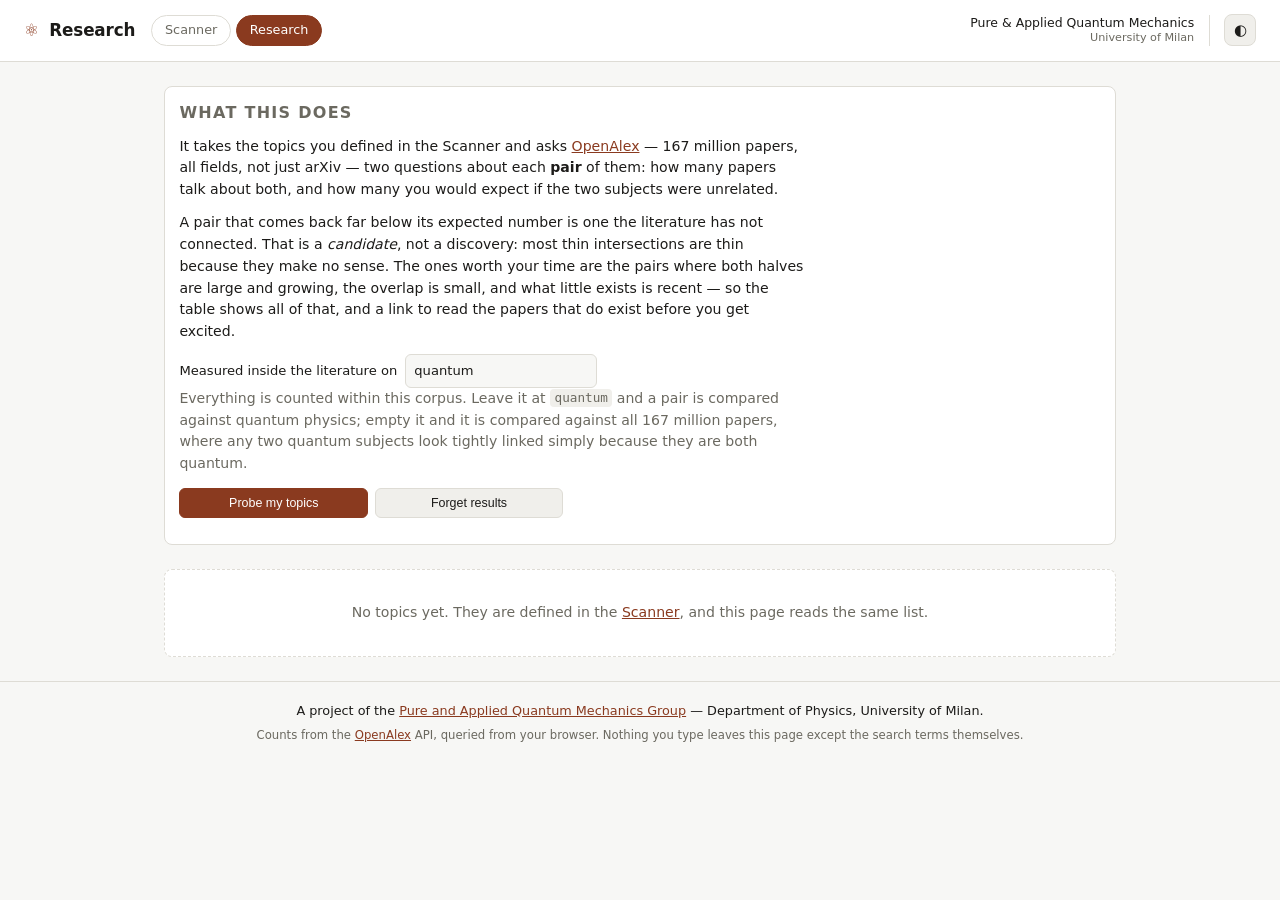
==== docs/research.html @ 29eacc0c "Add a Research page that measures how connected your topics are The header is now "Scanner" with a s" ====
<!DOCTYPE html>
<html lang="en">
<head>
<meta charset="utf-8">
<meta name="viewport" content="width=device-width, initial-scale=1">
<title>Research — quant-ph topic scanner</title>
<meta name="description" content="Measure how connected your topics are in the published literature, and find the pairs nobody has put together yet.">
<link rel="stylesheet" href="style.css?v=dev">
<link rel="icon" href="data:image/svg+xml,<svg xmlns='http://www.w3.org/2000/svg' viewBox='0 0 100 100'><text y='.9em' font-size='90'>⚛️</text></svg>">
</head>
<body>

<header class="topbar">
  <h1><span class="logo">⚛</span> Research</h1>
  <nav class="tabs">
    <a href="index.html">Scanner</a>
    <a href="research.html" class="active" aria-current="page">Research</a>
  </nav>
  <div class="topbar-right">
    <a class="group-link" href="https://sites.unimi.it/aqm/" target="_blank" rel="noopener">
      Pure &amp; Applied Quantum Mechanics
      <span>University of Milan</span>
    </a>
    <button id="theme-toggle" class="icon-button" title="Toggle theme" aria-label="Toggle theme">◐</button>
  </div>
</header>

<main class="research">
  <section class="panel method">
    <h2>What this does</h2>
    <p>
      It takes the topics you defined in the Scanner and asks
      <a href="https://openalex.org" target="_blank" rel="noopener">OpenAlex</a> —
      167 million papers, all fields, not just arXiv — two questions about each
      <strong>pair</strong> of them: how many papers talk about both, and how
      many you would expect if the two subjects were unrelated.
    </p>
    <p>
      A pair that comes back far below its expected number is one the
      literature has not connected. That is a <em>candidate</em>, not a
      discovery: most thin intersections are thin because they make no sense.
      The ones worth your time are the pairs where both halves are large and
      growing, the overlap is small, and what little exists is recent — so the
      table shows all of that, and a link to read the papers that do exist
      before you get excited.
    </p>
    <label class="within">
      <span>Measured inside the literature on</span>
      <input id="background" type="text" value="quantum" autocomplete="off" spellcheck="false">
    </label>
    <p class="hint">
      Everything is counted within this corpus. Leave it at <code>quantum</code>
      and a pair is compared against quantum physics; empty it and it is
      compared against all 167 million papers, where any two quantum subjects
      look tightly linked simply because they are both quantum.
    </p>

    <div class="form-actions probe-actions">
      <button id="probe" class="primary">Probe my topics</button>
      <button id="clear-cache" type="button">Forget results</button>
    </div>
    <p class="hint" id="status"></p>
  </section>

  <section id="output"></section>
</main>

<footer>
  <p class="credit">
    A project of the
    <a href="https://sites.unimi.it/aqm/" target="_blank" rel="noopener">Pure and Applied Quantum Mechanics Group</a>
    — Department of Physics, University of Milan.
  </p>
  <p>
    Counts from the <a href="https://openalex.org" target="_blank" rel="noopener">OpenAlex</a> API,
    queried from your browser. Nothing you type leaves this page except the search terms themselves.
  </p>
</footer>

<script src="research.js?v=dev"></script>
</body>
</html>
---- docs/style.css ----
:root {
  --bg: #f7f7f5;
  --surface: #ffffff;
  --surface-2: #f0efeb;
  --border: #dedcd5;
  --text: #1c1b19;
  --muted: #6b6960;
  --accent: #8a3a1f;
  --accent-soft: #f3e3da;
  --mark: #ffe8a3;
  --radius: 8px;
}

:root[data-theme="dark"] {
  --bg: #14130f;
  --surface: #1c1b17;
  --surface-2: #24231e;
  --border: #35332c;
  --text: #ece9e0;
  --muted: #9a968a;
  --accent: #e08a5e;
  --accent-soft: #332520;
  --mark: #5c4a16;
}

* { box-sizing: border-box; }

/* The browser hides [hidden] with `display: none`, but any author rule that
   sets `display` beats it on equal specificity — which silently left the topic
   form and the any/all toggle on screen permanently. */
[hidden] { display: none !important; }

body {
  margin: 0;
  background: var(--bg);
  color: var(--text);
  font: 15px/1.55 -apple-system, BlinkMacSystemFont, "Segoe UI", Inter, system-ui, sans-serif;
  -webkit-font-smoothing: antialiased;
}

code {
  font-family: ui-monospace, SFMono-Regular, Menlo, monospace;
  font-size: 0.9em;
  background: var(--surface-2);
  padding: 0.1em 0.35em;
  border-radius: 4px;
}

a { color: var(--accent); }

/* ---------- top bar ---------- */

.topbar {
  display: flex;
  align-items: center;
  justify-content: space-between;
  gap: 1rem;
  padding: 0.9rem 1.5rem;
  background: var(--surface);
  border-bottom: 1px solid var(--border);
  position: sticky;
  top: 0;
  z-index: 10;
}

.logo { color: var(--accent); margin-right: 0.3rem; }

.topbar h1 {
  font-size: 1.05rem;
  margin: 0;
  letter-spacing: -0.01em;
}
.topbar-right { display: flex; align-items: center; gap: 0.9rem; }
.freshness { font-size: 0.75rem; color: var(--muted); text-align: right; }

.group-link {
  display: block;
  text-align: right;
  font-size: 0.78rem;
  font-weight: 500;
  line-height: 1.3;
  color: var(--text);
  text-decoration: none;
  padding-right: 0.9rem;
  border-right: 1px solid var(--border);
}
.group-link span { display: block; font-size: 0.7rem; font-weight: 400; color: var(--muted); }
.group-link:hover { color: var(--accent); }
.group-link:hover span { color: var(--accent); }

.tabs { display: flex; gap: 0.3rem; margin-right: auto; }
.tabs a {
  padding: 0.3rem 0.8rem;
  border: 1px solid var(--border);
  border-radius: 999px;
  color: var(--muted);
  text-decoration: none;
  font-size: 0.8rem;
}
.tabs a:hover { color: var(--accent); border-color: var(--accent); }
.tabs a.active {
  background: var(--accent);
  border-color: var(--accent);
  color: #fff;
  font-weight: 500;
}

.icon-button {
  background: var(--surface-2);
  border: 1px solid var(--border);
  color: var(--text);
  border-radius: var(--radius);
  width: 2rem;
  height: 2rem;
  cursor: pointer;
  font-size: 0.95rem;
}
.icon-button:hover { border-color: var(--accent); }

/* ---------- layout ---------- */

main {
  display: grid;
  grid-template-columns: 285px minmax(0, 1fr) 265px;
  grid-template-areas: "sidebar results group";
  gap: 1.5rem;
  max-width: 1480px;
  margin: 1.5rem auto;
  padding: 0 1.5rem;
  align-items: start;
}

.sidebar { grid-area: sidebar; }
.results { grid-area: results; }
.group-panel { grid-area: group; }

.sidebar, .group-panel {
  display: flex;
  flex-direction: column;
  gap: 1rem;
  position: sticky;
  top: 5rem;
  max-height: calc(100vh - 6.5rem);
  overflow-y: auto;
}

.panel {
  background: var(--surface);
  border: 1px solid var(--border);
  border-radius: var(--radius);
  padding: 0.9rem;
}

.panel h2 {
  margin: 0 0 0.6rem;
  font-size: 0.72rem;
  text-transform: uppercase;
  letter-spacing: 0.08em;
  color: var(--muted);
}

.panel-head { display: flex; justify-content: space-between; align-items: baseline; }

.link-button {
  background: none;
  border: none;
  color: var(--accent);
  cursor: pointer;
  font-size: 0.75rem;
  padding: 0;
  margin-bottom: 0.6rem;
}

.hint { margin: 0.5rem 0 0; font-size: 0.72rem; color: var(--muted); }

/* ---------- controls ---------- */

.segmented { display: flex; gap: 0.25rem; }

.segmented button {
  flex: 1;
  padding: 0.45rem 0.3rem;
  background: var(--surface-2);
  border: 1px solid var(--border);
  border-radius: 6px;
  color: var(--muted);
  cursor: pointer;
  font-size: 0.78rem;
  white-space: nowrap;
}
.segmented button:hover { color: var(--text); }
.segmented button.active {
  background: var(--accent);
  border-color: var(--accent);
  color: #fff;
  font-weight: 500;
}
.segmented.small button { font-size: 0.72rem; padding: 0.35rem 0.3rem; }
.segmented.small { margin-bottom: 0.7rem; }

input[type="search"], select {
  width: 100%;
  padding: 0.5rem 0.6rem;
  background: var(--bg);
  border: 1px solid var(--border);
  border-radius: 6px;
  color: var(--text);
  font: inherit;
  font-size: 0.85rem;
}
input[type="search"]:focus, select:focus {
  outline: 2px solid var(--accent-soft);
  border-color: var(--accent);
}

/* ---------- topic list ---------- */

.topic-row { display: flex; align-items: center; border-radius: 5px; }
.topic-row:hover { background: var(--surface-2); }

.topic {
  flex: 1;
  min-width: 0;
  display: flex;
  align-items: center;
  gap: 0.5rem;
  padding: 0.22rem 0.3rem;
  cursor: pointer;
  font-size: 0.82rem;
}
.topic.empty .topic-label, .topic.empty .count { opacity: 0.4; }
.topic-label { flex: 1; }
.topic input { accent-color: var(--accent); margin: 0; }

/* Dimmed rather than hidden until hover, so the buttons stay reachable on a
   touch screen, where there is no hover to reveal them. */
.row-action {
  background: none;
  border: none;
  color: var(--muted);
  opacity: 0.35;
  cursor: pointer;
  font-size: 0.8rem;
  line-height: 1;
  padding: 0.25rem 0.25rem;
}
.topic-row:hover .row-action { opacity: 1; }
.row-action:hover { color: var(--accent); }
.row-action.delete { font-size: 1rem; }

.empty-topics { margin: 0.2rem 0 0.6rem; }

/* ---------- topic form ---------- */

.topic-form {
  display: flex;
  flex-direction: column;
  gap: 0.4rem;
  margin-top: 0.6rem;
  padding-top: 0.6rem;
  border-top: 1px solid var(--border);
}

.topic-form input, .topic-form textarea {
  width: 100%;
  padding: 0.4rem 0.5rem;
  background: var(--bg);
  border: 1px solid var(--border);
  border-radius: 6px;
  color: var(--text);
  font: inherit;
  font-size: 0.8rem;
  resize: vertical;
}
.topic-form input:focus, .topic-form textarea:focus {
  outline: 2px solid var(--accent-soft);
  border-color: var(--accent);
}
.topic-form .sample { font-style: italic; }

.form-actions { display: flex; gap: 0.4rem; }
.form-actions button {
  flex: 1;
  padding: 0.35rem;
  background: var(--surface-2);
  border: 1px solid var(--border);
  border-radius: 6px;
  color: var(--text);
  cursor: pointer;
  font-size: 0.78rem;
}
.form-actions .primary {
  background: var(--accent);
  border-color: var(--accent);
  color: #fff;
  font-weight: 500;
}
.form-actions button:hover { border-color: var(--accent); }

.panel-foot {
  display: flex;
  justify-content: space-between;
  align-items: baseline;
  margin-top: 0.6rem;
}
.panel-foot .link-button { margin-bottom: 0; }
.foot-right { display: flex; gap: 0.6rem; }
#topics-status:empty { display: none; }

.count {
  font-size: 0.7rem;
  color: var(--muted);
  background: var(--surface-2);
  border-radius: 10px;
  padding: 0.05rem 0.4rem;
  min-width: 1.6rem;
  text-align: center;
}

/* ---------- results ---------- */

.results-head {
  display: flex;
  justify-content: space-between;
  align-items: baseline;
  gap: 1rem;
  flex-wrap: wrap;
  margin-bottom: 0.75rem;
}
.results-head h2 { margin: 0; font-size: 1.02rem; font-weight: 600; }

.kinds { display: flex; flex-wrap: wrap; gap: 0.4rem; margin-bottom: 0.75rem; }

.kind {
  display: flex;
  align-items: center;
  gap: 0.4rem;
  background: var(--surface);
  border: 1px solid var(--border);
  border-radius: 999px;
  color: var(--muted);
  padding: 0.25rem 0.7rem;
  cursor: pointer;
  font: inherit;
  font-size: 0.78rem;
}
.kind:hover { border-color: var(--accent); }
.kind.on { background: var(--accent-soft); border-color: var(--accent); color: var(--accent); }
.kind.on .count { background: var(--surface); color: var(--accent); }

.active-filters { display: flex; flex-wrap: wrap; gap: 0.4rem; margin-bottom: 0.9rem; }

.chip {
  background: var(--accent-soft);
  border: 1px solid var(--accent);
  color: var(--accent);
  border-radius: 999px;
  padding: 0.15rem 0.6rem;
  font-size: 0.73rem;
  cursor: pointer;
}
.chip span { opacity: 0.6; margin-left: 0.2rem; }
.chip:hover span { opacity: 1; }
.chip-note { font-size: 0.7rem; color: var(--muted); align-self: center; }

.paper {
  background: var(--surface);
  border: 1px solid var(--border);
  border-radius: var(--radius);
  padding: 0.9rem 1rem;
  margin-bottom: 0.7rem;
}

.paper-meta {
  display: flex;
  flex-wrap: wrap;
  align-items: center;
  gap: 0.5rem;
  font-size: 0.72rem;
  color: var(--muted);
  margin-bottom: 0.35rem;
}
.tag {
  background: var(--surface-2);
  border-radius: 4px;
  padding: 0.05rem 0.35rem;
  font-family: ui-monospace, Menlo, monospace;
  font-size: 0.68rem;
}
.arxiv-id { margin-left: auto; font-family: ui-monospace, Menlo, monospace; }

/* Titles carry raw LaTeX — "$^{151}$Eu$^{3+}$:Y$_2$SiO$_5$" has no space to
   break at and would push the column past the screen on a phone. */
.paper h3, .group-item a { overflow-wrap: anywhere; }

.paper h3 { margin: 0 0 0.3rem; font-size: 0.97rem; line-height: 1.4; font-weight: 600; }
.paper h3 a { color: var(--text); text-decoration: none; }
.paper h3 a:hover { color: var(--accent); }

.authors { margin: 0 0 0.5rem; font-size: 0.8rem; color: var(--muted); }

.badges { display: flex; flex-wrap: wrap; gap: 0.3rem; margin-bottom: 0.5rem; }
.badge {
  font-size: 0.68rem;
  padding: 0.1rem 0.45rem;
  border-radius: 999px;
  background: var(--surface-2);
  color: var(--muted);
  border: 1px solid var(--border);
}
.badge.active { background: var(--accent-soft); color: var(--accent); border-color: var(--accent); }

.abstract summary {
  cursor: pointer;
  font-size: 0.75rem;
  color: var(--accent);
  width: fit-content;
}
.abstract p { margin: 0.5rem 0 0; font-size: 0.86rem; color: var(--text); }
.abstract .comment { font-size: 0.75rem; color: var(--muted); font-style: italic; }

mark { background: var(--mark); color: inherit; border-radius: 2px; padding: 0 0.1em; }

.links { display: flex; gap: 0.8rem; margin-top: 0.6rem; font-size: 0.75rem; }

.empty-state {
  background: var(--surface);
  border: 1px dashed var(--border);
  border-radius: var(--radius);
  padding: 2rem 1rem;
  text-align: center;
  color: var(--muted);
  font-size: 0.88rem;
}

.pager {
  margin: 0;
  padding: 0.5rem 0 1.5rem;
  text-align: center;
  font-size: 0.75rem;
  color: var(--muted);
}

footer {
  border-top: 1px solid var(--border);
  padding: 1.2rem 1.5rem 2rem;
  text-align: center;
}
/* ---------- group panel ---------- */

.group-list {
  list-style: none;
  margin: 0;
  padding: 0;
  display: flex;
  flex-direction: column;
}

.group-item {
  padding: 0.6rem 0;
  border-top: 1px solid var(--border);
}
.group-item:first-child { border-top: none; padding-top: 0.2rem; }

.group-item time {
  display: block;
  font-size: 0.68rem;
  color: var(--muted);
  margin-bottom: 0.2rem;
}
.group-item a {
  font-size: 0.82rem;
  line-height: 1.35;
  font-weight: 500;
  color: var(--text);
  text-decoration: none;
  display: block;
}
.group-item a:hover { color: var(--accent); }
.group-members {
  margin: 0.25rem 0 0;
  font-size: 0.72rem;
  color: var(--accent);
}
.group-empty { font-size: 0.78rem; color: var(--muted); }

/* The group list collapses to its heading, so the column can be reduced to
   "Our group" when the followed authors below are what you came for. */
#group-details summary { cursor: pointer; list-style-position: outside; }
#group-details summary h2 { display: inline; margin: 0; }
#group-details summary::marker { color: var(--muted); }
#group-details[open] summary { margin-bottom: 0.6rem; }

/* ---------- followed authors ---------- */

#author-form { display: flex; gap: 0.4rem; }
#author-form input {
  flex: 1;
  min-width: 0;
  padding: 0.4rem 0.5rem;
  background: var(--bg);
  border: 1px solid var(--border);
  border-radius: 6px;
  color: var(--text);
  font: inherit;
  font-size: 0.8rem;
}
#author-form input:focus { outline: 2px solid var(--accent-soft); border-color: var(--accent); }
#author-form .primary {
  background: var(--accent);
  border: 1px solid var(--accent);
  border-radius: 6px;
  color: #fff;
  padding: 0.35rem 0.6rem;
  cursor: pointer;
  font-size: 0.78rem;
  font-weight: 500;
}

.author { border-top: 1px solid var(--border); padding-top: 0.5rem; margin-top: 0.5rem; }
.author-head { display: flex; align-items: center; gap: 0.4rem; }
.author-name { flex: 1; font-size: 0.82rem; font-weight: 600; }
.author .group-list { margin-top: 0.3rem; }
.author .group-item:first-child { padding-top: 0.3rem; }

/* ---------- research page ---------- */

main.research {
  display: block;
  max-width: 1000px;
}
.research .panel { margin-bottom: 1.5rem; }
.research .method p { margin: 0 0 0.7rem; font-size: 0.88rem; max-width: 70ch; }
.research h2 { margin: 1.5rem 0 0.6rem; font-size: 1rem; }
.research .method h2 { margin-top: 0; }
.within { display: flex; align-items: center; gap: 0.5rem; font-size: 0.82rem; }
.within input {
  width: 12rem;
  padding: 0.35rem 0.5rem;
  background: var(--bg);
  border: 1px solid var(--border);
  border-radius: 6px;
  color: var(--text);
  font: inherit;
  font-size: 0.82rem;
}
.within input:focus { outline: 2px solid var(--accent-soft); border-color: var(--accent); }

.probe-actions { max-width: 24rem; margin-top: 0.8rem; }
.probe-actions button { padding: 0.45rem; }
.probe-actions button:disabled { opacity: 0.5; cursor: progress; }

/* A table of 50 pairs is the one thing on the site wide enough to need its
   own scrollbar rather than squeezing the page. */
.table-wrap { overflow-x: auto; }
.research table {
  width: 100%;
  border-collapse: collapse;
  font-size: 0.82rem;
}
.research th, .research td {
  padding: 0.45rem 0.6rem;
  border-bottom: 1px solid var(--border);
  text-align: left;
  vertical-align: middle;
}
.research th {
  font-size: 0.7rem;
  text-transform: uppercase;
  letter-spacing: 0.06em;
  color: var(--muted);
  font-weight: 600;
  white-space: nowrap;
}
.research td.num, .research th.num { text-align: right; white-space: nowrap; }
.research tbody tr:hover { background: var(--surface); }
.research .muted { color: var(--muted); }
.research .areas { color: var(--muted); font-size: 0.76rem; }

.spark { display: inline-flex; align-items: flex-end; gap: 1px; height: 1.4rem; width: 5rem; }
.spark i { flex: 1; background: var(--accent); opacity: 0.55; border-radius: 1px; }

.research .badge { white-space: nowrap; }
.research .badge.gap { background: var(--accent-soft); color: var(--accent); border-color: var(--accent); }
.research .badge.even { background: var(--surface-2); }
.research .badge.linked { background: transparent; }

/* ---------- footer ---------- */

footer p { margin: 0; font-size: 0.73rem; color: var(--muted); }
footer .credit { font-size: 0.8rem; color: var(--text); margin-bottom: 0.35rem; }
.freshness { display: block; margin-top: 0.4rem; font-size: 0.72rem; color: var(--muted); }

@media (max-width: 1150px) {
  /* Not enough width for three columns: the group panel drops below, full
     width, and stops being sticky. */
  main {
    grid-template-columns: 285px minmax(0, 1fr);
    grid-template-areas: "sidebar results" "group group";
  }
  .group-panel { position: static; max-height: none; overflow: visible; }
  .group-list { display: grid; grid-template-columns: repeat(auto-fill, minmax(240px, 1fr)); gap: 0 1.2rem; }
}

@media (max-width: 820px) {
  /* minmax(0, …) and not 1fr: a bare 1fr refuses to go below the column's
     min-content, which the topic form is wide enough to push past a phone. */
  main {
    grid-template-columns: minmax(0, 1fr);
    grid-template-areas: "sidebar" "results" "group";
  }
  .sidebar { position: static; max-height: none; overflow: visible; }
  /* The group credit is repeated in the footer, so the narrow top bar can
     drop it rather than wrap. */
  .group-link { display: none; }
}
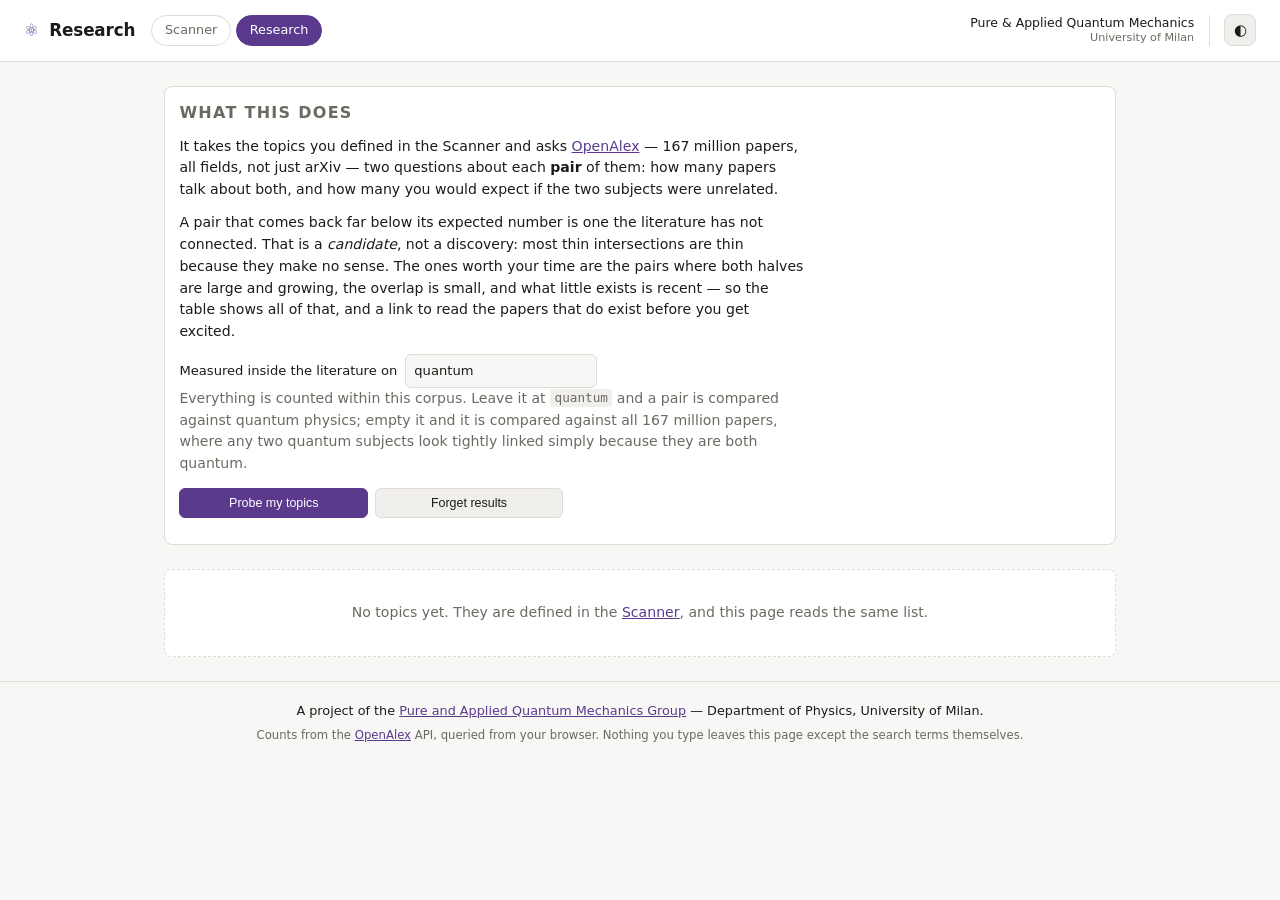
==== commit 29f0b526: "Dress Research in violet and drop the authors footnote The two pages share a stylesheet and everythi" ====
--- a/docs/research.html
+++ b/docs/research.html
@@ -8,7 +8,7 @@
 <link rel="stylesheet" href="style.css?v=dev">
 <link rel="icon" href="data:image/svg+xml,<svg xmlns='http://www.w3.org/2000/svg' viewBox='0 0 100 100'><text y='.9em' font-size='90'>⚛️</text></svg>">
 </head>
-<body>
+<body class="research-page">
 
 <header class="topbar">
   <h1><span class="logo">⚛</span> Research</h1>
--- a/docs/style.css
+++ b/docs/style.css
@@ -23,6 +23,18 @@
   --mark: #5c4a16;
 }
 
+/* Research runs the same stylesheet in violet, so you can tell at a glance
+   which of the two pages you are on. Overriding the two accent variables is
+   the whole theme: everything else already reads them. */
+.research-page {
+  --accent: #5b3a8e;
+  --accent-soft: #ece3f7;
+}
+:root[data-theme="dark"] .research-page {
+  --accent: #b48ae6;
+  --accent-soft: #2b2239;
+}
+
 * { box-sizing: border-box; }
 
 /* The browser hides [hidden] with `display: none`, but any author rule that
